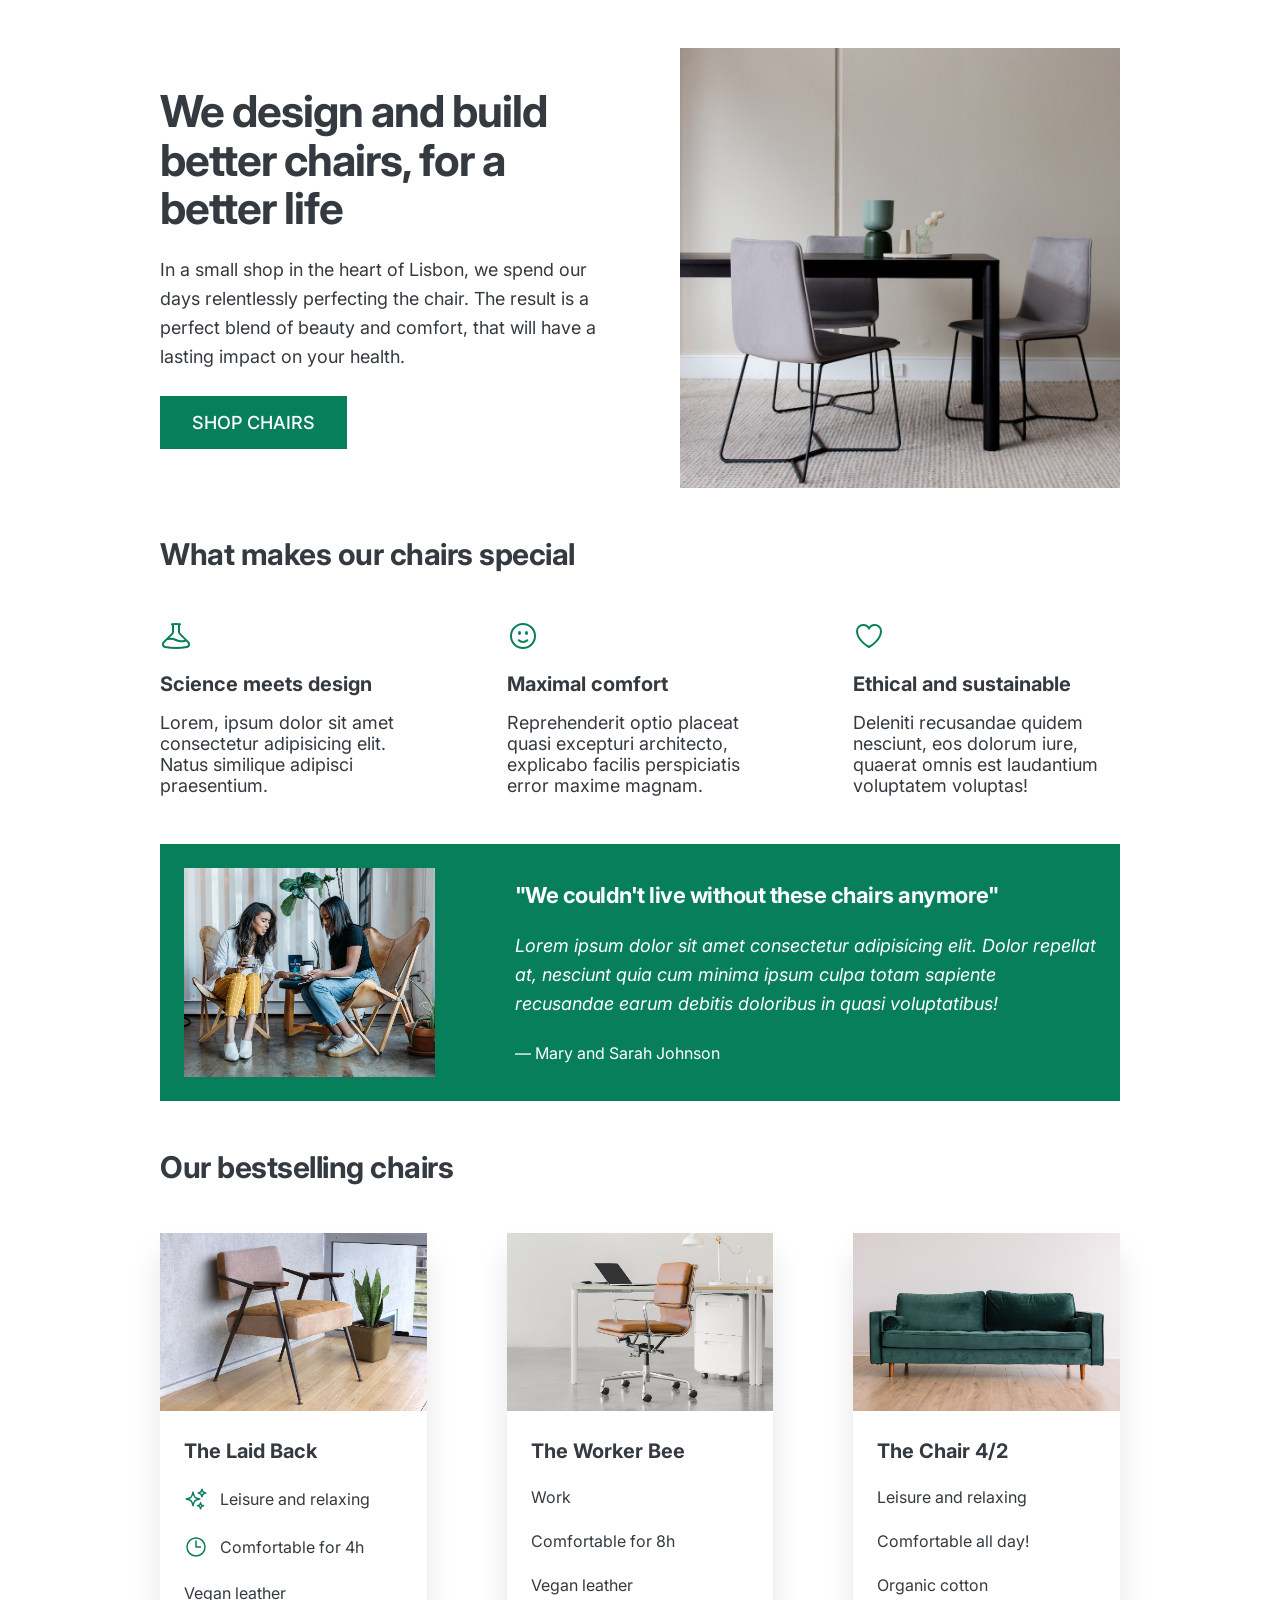
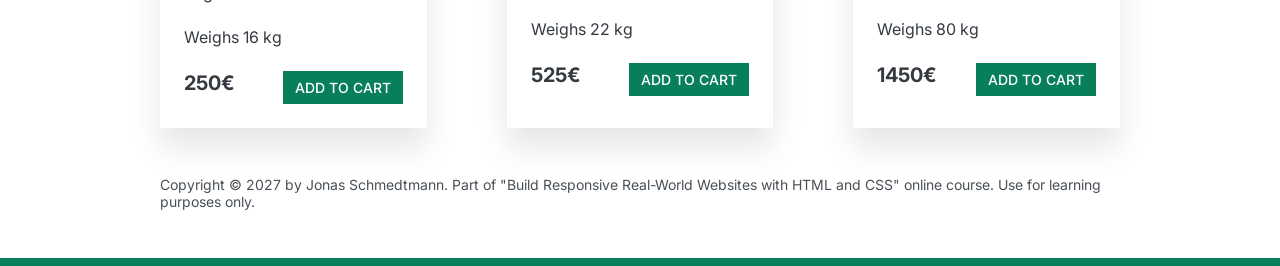
==== 05-Design/index.html @ 9be0af89 "Add files via upload" ====
<!doctype html>
<html lang="en">
  <head>
    <meta charset="UTF-8" />
    <meta http-equiv="X-UA-Compatible" content="IE=edge" />
    <meta name="viewport" content="width=device-width, initial-scale=1.0" />
    <link rel="preconnect" href="https://fonts.googleapis.com" />
    <link rel="preconnect" href="https://fonts.gstatic.com" crossorigin />
    <link
      href="https://fonts.googleapis.com/css2?family=Inter:ital,opsz,wght@0,14..32,100..900;1,14..32,100..900&display=swap"
      rel="stylesheet"
    />
    <link rel="stylesheet" href="style.css" />
    <title>Lisbon Chair Shop</title>
  </head>
  <body>
    <div class="container">
      <header>
        <div class="header-text-box">
          <h1>We design and build better chairs, for a better life</h1>
          <p class="header-text">
            In a small shop in the heart of Lisbon, we spend our days
            relentlessly perfecting the chair. The result is a perfect blend of
            beauty and comfort, that will have a lasting impact on your health.
          </p>
          <a class="btn btn--big" href="#">Shop chairs</a>
        </div>
        <img src="hero.jpg" alt="Photo" />
      </header>

      <section>
        <h2>What makes our chairs special</h2>
        <div class="grid-3-cols">
          <div>
            <svg
              xmlns="http://www.w3.org/2000/svg"
              fill="none"
              viewBox="0 0 24 24"
              stroke-width="1.5"
              stroke="currentColor"
              class="features-icon"
            >
              <path
                stroke-linecap="round"
                stroke-linejoin="round"
                d="M9.75 3.104v5.714a2.25 2.25 0 0 1-.659 1.591L5 14.5M9.75 3.104c-.251.023-.501.05-.75.082m.75-.082a24.301 24.301 0 0 1 4.5 0m0 0v5.714c0 .597.237 1.17.659 1.591L19.8 15.3M14.25 3.104c.251.023.501.05.75.082M19.8 15.3l-1.57.393A9.065 9.065 0 0 1 12 15a9.065 9.065 0 0 0-6.23-.693L5 14.5m14.8.8 1.402 1.402c1.232 1.232.65 3.318-1.067 3.611A48.309 48.309 0 0 1 12 21c-2.773 0-5.491-.235-8.135-.687-1.718-.293-2.3-2.379-1.067-3.61L5 14.5"
              />
            </svg>

            <p class="features-title"><strong>Science meets design</strong></p>
            <p class="features-text">
              Lorem, ipsum dolor sit amet consectetur adipisicing elit. Natus
              similique adipisci praesentium.
            </p>
          </div>

          <div>
            <svg
              xmlns="http://www.w3.org/2000/svg"
              fill="none"
              viewBox="0 0 24 24"
              stroke-width="1.5"
              stroke="currentColor"
              class="features-icon"
            >
              <path
                stroke-linecap="round"
                stroke-linejoin="round"
                d="M15.182 15.182a4.5 4.5 0 0 1-6.364 0M21 12a9 9 0 1 1-18 0 9 9 0 0 1 18 0ZM9.75 9.75c0 .414-.168.75-.375.75S9 10.164 9 9.75 9.168 9 9.375 9s.375.336.375.75Zm-.375 0h.008v.015h-.008V9.75Zm5.625 0c0 .414-.168.75-.375.75s-.375-.336-.375-.75.168-.75.375-.75.375.336.375.75Zm-.375 0h.008v.015h-.008V9.75Z"
              />
            </svg>

            <p class="features-title">
              <strong>Maximal comfort</strong>
            </p>
            <p class="features-text">
              Reprehenderit optio placeat quasi excepturi architecto, explicabo
              facilis perspiciatis error maxime magnam.
            </p>
          </div>

          <div>
            <svg
              xmlns="http://www.w3.org/2000/svg"
              fill="none"
              viewBox="0 0 24 24"
              stroke-width="1.5"
              stroke="currentColor"
              class="features-icon"
            >
              <path
                stroke-linecap="round"
                stroke-linejoin="round"
                d="M21 8.25c0-2.485-2.099-4.5-4.688-4.5-1.935 0-3.597 1.126-4.312 2.733-.715-1.607-2.377-2.733-4.313-2.733C5.1 3.75 3 5.765 3 8.25c0 7.22 9 12 9 12s9-4.78 9-12Z"
              />
            </svg>

            <p class="features-title">
              <strong>Ethical and sustainable</strong>
            </p>
            <p class="features-text">
              Deleniti recusandae quidem nesciunt, eos dolorum iure, quaerat
              omnis est laudantium voluptatem voluptas!
            </p>
          </div>
        </div>
      </section>

      <section class="testimonial-section">
        <div class="grid-3-cols">
          <img src="customers.jpg" alt="People sitting on chairs" />
          <div class="testimonial-box">
            <h2>"We couldn't live without these chairs anymore"</h2>
            <blockquote class="testimonial-text">
              Lorem ipsum dolor sit amet consectetur adipisicing elit. Dolor
              repellat at, nesciunt quia cum minima ipsum culpa totam sapiente
              recusandae earum debitis doloribus in quasi voluptatibus!
            </blockquote>
            <p class="testimonial-author">&mdash; Mary and Sarah Johnson</p>
          </div>
        </div>
      </section>

      <section>
        <h2>Our bestselling chairs</h2>
        <div class="grid-3-cols">
          <figure class="chair">
            <img src="chair-1.jpg" alt="Chair" />
            <div class="chair-box">
              <h3>The Laid Back</h3>
              <ul class="chair-details">
                <li>
                  <!-- Span is a generic INLINE text element, it doesn't have any meaning. It's like a div element, but inline -->
                  <svg
                    xmlns="http://www.w3.org/2000/svg"
                    fill="none"
                    viewBox="0 0 24 24"
                    stroke-width="1.5"
                    stroke="currentColor"
                    class="chair-icon"
                  >
                    <path
                      stroke-linecap="round"
                      stroke-linejoin="round"
                      d="M9.813 15.904 9 18.75l-.813-2.846a4.5 4.5 0 0 0-3.09-3.09L2.25 12l2.846-.813a4.5 4.5 0 0 0 3.09-3.09L9 5.25l.813 2.846a4.5 4.5 0 0 0 3.09 3.09L15.75 12l-2.846.813a4.5 4.5 0 0 0-3.09 3.09ZM18.259 8.715 18 9.75l-.259-1.035a3.375 3.375 0 0 0-2.455-2.456L14.25 6l1.036-.259a3.375 3.375 0 0 0 2.455-2.456L18 2.25l.259 1.035a3.375 3.375 0 0 0 2.456 2.456L21.75 6l-1.035.259a3.375 3.375 0 0 0-2.456 2.456ZM16.894 20.567 16.5 21.75l-.394-1.183a2.25 2.25 0 0 0-1.423-1.423L13.5 18.75l1.183-.394a2.25 2.25 0 0 0 1.423-1.423l.394-1.183.394 1.183a2.25 2.25 0 0 0 1.423 1.423l1.183.394-1.183.394a2.25 2.25 0 0 0-1.423 1.423Z"
                    />
                  </svg>

                  <span>Leisure and relaxing</span>
                </li>
                <li>
                  <svg
                    xmlns="http://www.w3.org/2000/svg"
                    fill="none"
                    viewBox="0 0 24 24"
                    stroke-width="1.5"
                    stroke="currentColor"
                    class="chair-icon"
                  >
                    <path
                      stroke-linecap="round"
                      stroke-linejoin="round"
                      d="M12 6v6h4.5m4.5 0a9 9 0 1 1-18 0 9 9 0 0 1 18 0Z"
                    />
                  </svg>

                  <span>Comfortable for 4h</span>
                </li>
                <li>
                  <span>Vegan leather</span>
                </li>
                <li>
                  <span>Weighs 16 kg</span>
                </li>
              </ul>
              <div class="chair-price">
                <strong>250€</strong>
                <a href="#" class="btn btn--small">Add to cart</a>
              </div>
            </div>
          </figure>

          <figure class="chair">
            <img src="chair-2.jpg" alt="Chair" />
            <div class="chair-box">
              <h3>The Worker Bee</h3>
              <ul class="chair-details">
                <li>
                  <span>Work</span>
                </li>
                <li>
                  <span>Comfortable for 8h</span>
                </li>
                <li>
                  <span>Vegan leather</span>
                </li>
                <li>
                  <span>Weighs 22 kg</span>
                </li>
              </ul>
              <div class="chair-price">
                <strong>525€</strong>
                <a href="#" class="btn btn--small">Add to cart</a>
              </div>
            </div>
          </figure>

          <figure class="chair">
            <img src="chair-3.jpg" alt="Chair" />
            <div class="chair-box">
              <h3>The Chair 4/2</h3>
              <ul class="chair-details">
                <li>
                  <span>Leisure and relaxing</span>
                </li>
                <li>
                  <span>Comfortable all day!</span>
                </li>
                <li>
                  <span>Organic cotton</span>
                </li>
                <li>
                  <span>Weighs 80 kg</span>
                </li>
              </ul>
              <div class="chair-price">
                <strong>1450€</strong>
                <a href="#" class="btn btn--small">Add to cart</a>
              </div>
            </div>
          </figure>
        </div>
      </section>

      <footer>
        Copyright &copy; 2027 by Jonas Schmedtmann. Part of "Build Responsive
        Real-World Websites with HTML and CSS" online course. Use for learning
        purposes only.
      </footer>
    </div>
  </body>
</html>
---- 05-Design/style.css ----
/*
SPACING SYSTEM (px)
2 / 4 / 8 / 12 / 16 / 24 / 32 / 48 / 64 / 80 / 96 / 128

FONT SIZE SYSTEM (px)
10 / 12 / 14 / 16 / 18 / 20 / 24 / 30 / 36 / 44 / 52 / 62 / 74 / 86 / 98
*/

/* COLORS 
  MAIN: #087f5b;
  GREY: #343a40;

*/

* {
  margin: 0;
  padding: 0;
  box-sizing: border-box;
}

/* ------------------------ */
/* GENERAL STYLES */
/* ------------------------ */
body {
  font-family: "Inter", sans-serif;
  color: #343a40;
  border-bottom: 8px solid #087f5b;
}

.container {
  width: 960px;
  margin: 0 auto;
}

header,
section {
  margin-bottom: 48px;
}

h2 {
  margin-bottom: 48px;
  font-size: 30px;
  letter-spacing: -0.5px;
}

.grid-3-cols {
  display: grid;
  grid-template-columns: repeat(3, 1fr);
  column-gap: 80px;
}

.btn:link,
.btn:visited {
  background-color: #087f5b;
  color: #fff;
  text-decoration: none;
  font-weight: 500;
  text-transform: uppercase;

  display: inline-block;
}

.btn:hover,
.btn:active {
  background-color: #099268;
}

.btn--big {
  padding: 16px 32px;
  font-size: 18px;
}

.btn--small {
  font-size: 14px;
  padding: 8px 12px;
}

/* ------------------------ */
/* COMPONENT STYLES */
/* ------------------------ */

/* HEADER */
header {
  display: grid;
  grid-template-columns: repeat(2, 1fr);
  column-gap: 80px;
  margin-top: 48px;
}

.header-text-box {
  align-self: center;
}

h1 {
  margin-bottom: 24px;
  font-size: 44px;
  line-height: 1.1;
  letter-spacing: -1px;
}

.header-text {
  margin-bottom: 24px;
  font-size: 18px;
  line-height: 1.6;
}

img {
  width: 100%;
}

/* FEATURES */
.features-icon {
  stroke: #087f5b;
  width: 32px;
  margin-bottom: 16px;
}

.features-title {
  margin-bottom: 16px;
  font-size: 20px;
}

.features-text {
  font-size: 18px;
  letter-spacing: 1.6;
}

/* TESTIMONIAL */
.testimonial-section {
  background-color: #087f5b;
  color: #fff;
  padding: 24px;
}

.testimonial-box {
  grid-column: 2 / -1;
  align-self: center;
}

.testimonial-box h2 {
  margin-bottom: 24px;
  font-size: 22px;
}

.testimonial-text {
  font-style: italic;
  margin-bottom: 24px;
  font-size: 18px;
  line-height: 1.6;
}

/* CHAIRS */

.chair {
  box-shadow: 0 20px 30px 0 rgba(0, 0, 0, 0.1);
}
.chair-box {
  padding: 24px;
}

h3 {
  margin-bottom: 24px;
  font-size: 20px;
}

.chair-details {
  list-style: none;
  margin-bottom: 24px;
}

.chair-details li {
  display: flex;
  align-items: center;
  gap: 12px;
  margin-bottom: 24px;
}

.chair-details li:last-child {
  margin-bottom: 0;
}

.chair-icon {
  stroke: #087f5b;
  width: 24px;
  height: 24px;
}

.chair-price {
  display: flex;
  justify-content: space-between;
  font-size: 20px;
}

footer {
  margin-bottom: 48px;
  font-size: 14px;
  color: #495057;
}
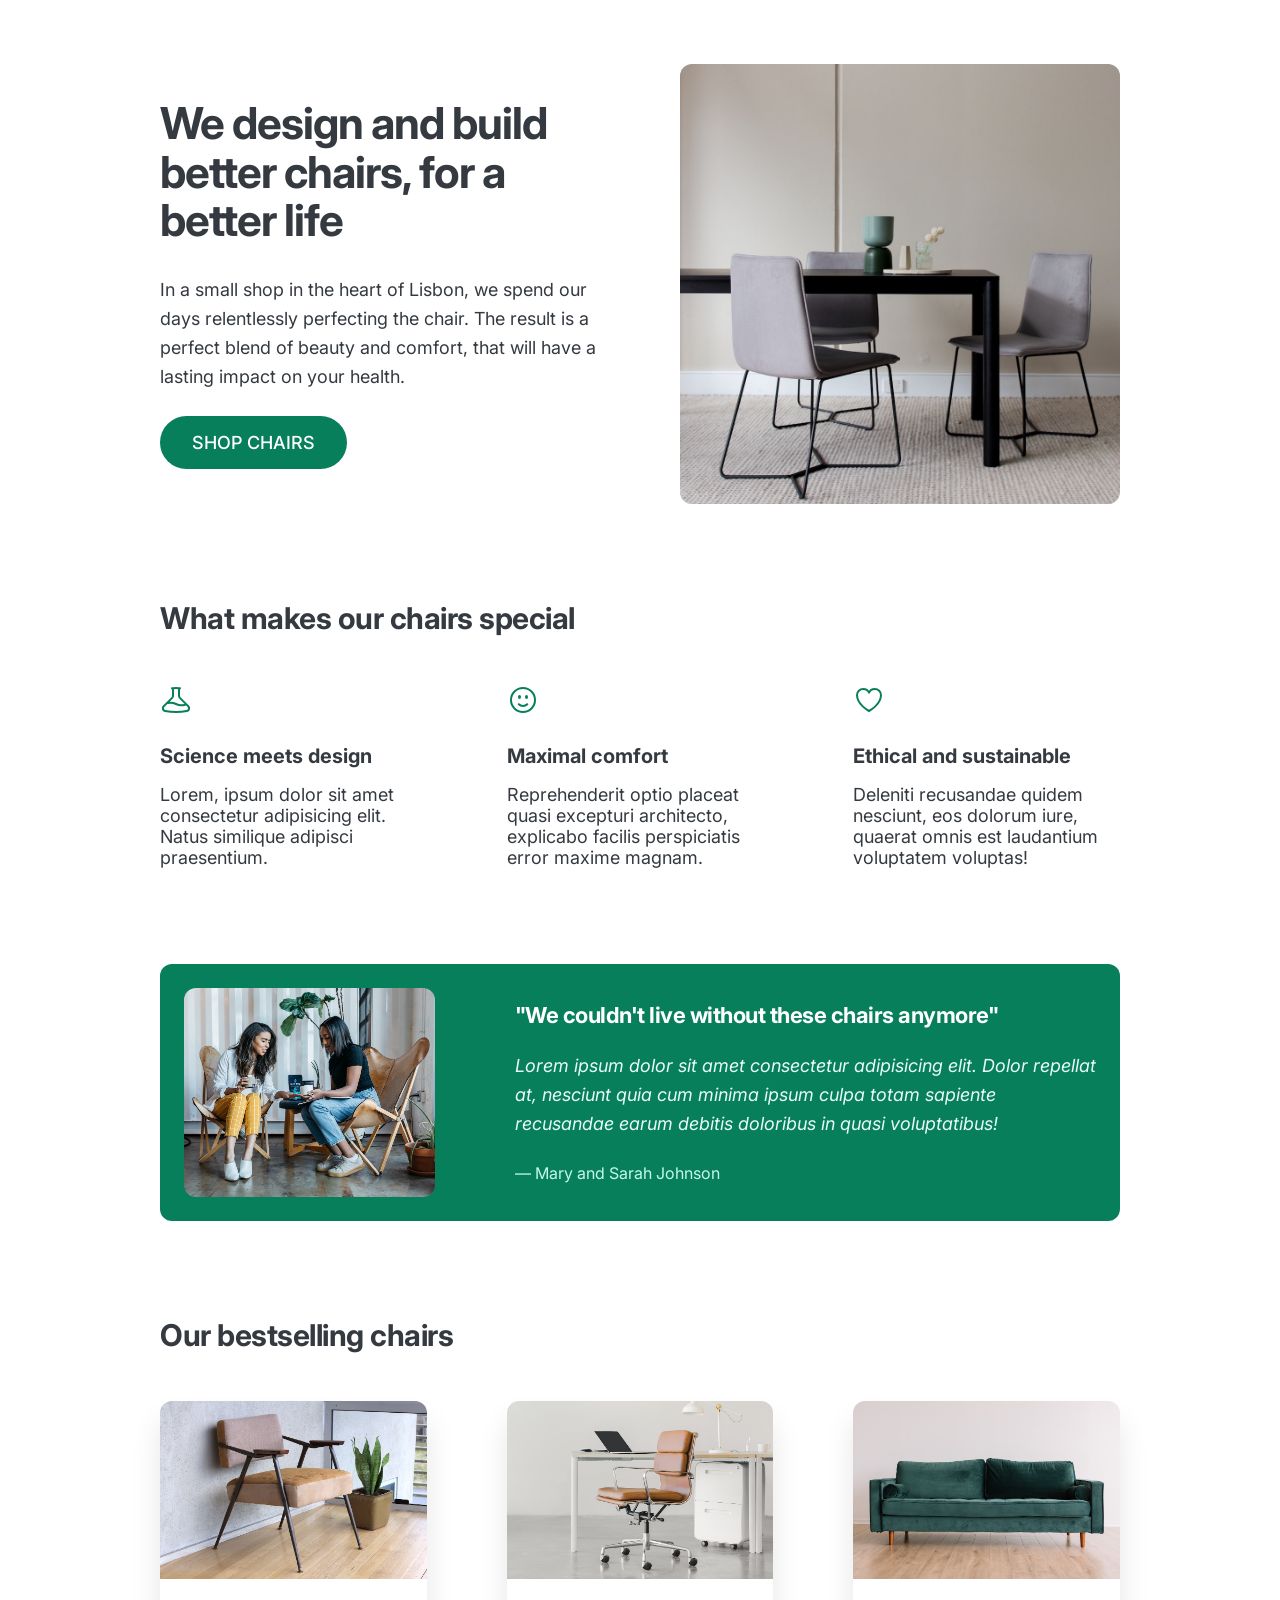
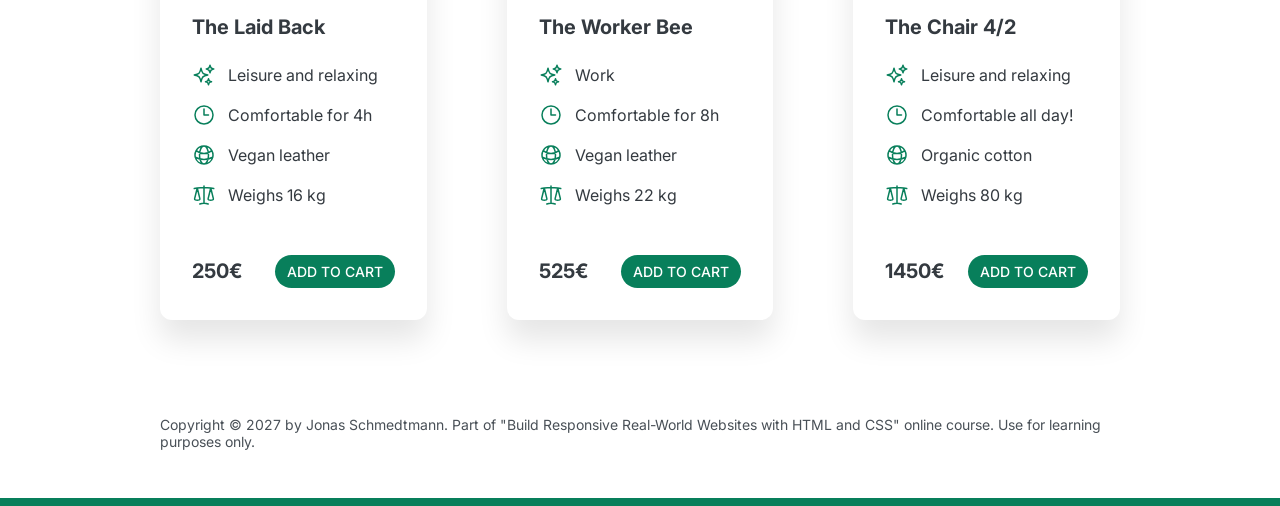
==== commit 3d13cd3c: "added changes" ====
--- a/05-Design/index.html
+++ b/05-Design/index.html
@@ -1,242 +1,252 @@
 <!doctype html>
 <html lang="en">
-  <head>
-    <meta charset="UTF-8" />
-    <meta http-equiv="X-UA-Compatible" content="IE=edge" />
-    <meta name="viewport" content="width=device-width, initial-scale=1.0" />
-    <link rel="preconnect" href="https://fonts.googleapis.com" />
-    <link rel="preconnect" href="https://fonts.gstatic.com" crossorigin />
-    <link
-      href="https://fonts.googleapis.com/css2?family=Inter:ital,opsz,wght@0,14..32,100..900;1,14..32,100..900&display=swap"
-      rel="stylesheet"
-    />
-    <link rel="stylesheet" href="style.css" />
-    <title>Lisbon Chair Shop</title>
-  </head>
-  <body>
-    <div class="container">
-      <header>
-        <div class="header-text-box">
-          <h1>We design and build better chairs, for a better life</h1>
-          <p class="header-text">
-            In a small shop in the heart of Lisbon, we spend our days
-            relentlessly perfecting the chair. The result is a perfect blend of
-            beauty and comfort, that will have a lasting impact on your health.
-          </p>
-          <a class="btn btn--big" href="#">Shop chairs</a>
-        </div>
-        <img src="hero.jpg" alt="Photo" />
-      </header>
-
-      <section>
-        <h2>What makes our chairs special</h2>
-        <div class="grid-3-cols">
-          <div>
-            <svg
-              xmlns="http://www.w3.org/2000/svg"
-              fill="none"
-              viewBox="0 0 24 24"
-              stroke-width="1.5"
-              stroke="currentColor"
-              class="features-icon"
-            >
-              <path
-                stroke-linecap="round"
-                stroke-linejoin="round"
-                d="M9.75 3.104v5.714a2.25 2.25 0 0 1-.659 1.591L5 14.5M9.75 3.104c-.251.023-.501.05-.75.082m.75-.082a24.301 24.301 0 0 1 4.5 0m0 0v5.714c0 .597.237 1.17.659 1.591L19.8 15.3M14.25 3.104c.251.023.501.05.75.082M19.8 15.3l-1.57.393A9.065 9.065 0 0 1 12 15a9.065 9.065 0 0 0-6.23-.693L5 14.5m14.8.8 1.402 1.402c1.232 1.232.65 3.318-1.067 3.611A48.309 48.309 0 0 1 12 21c-2.773 0-5.491-.235-8.135-.687-1.718-.293-2.3-2.379-1.067-3.61L5 14.5"
-              />
-            </svg>
-
-            <p class="features-title"><strong>Science meets design</strong></p>
-            <p class="features-text">
-              Lorem, ipsum dolor sit amet consectetur adipisicing elit. Natus
-              similique adipisci praesentium.
-            </p>
+
+<head>
+  <meta charset="UTF-8" />
+  <meta http-equiv="X-UA-Compatible" content="IE=edge" />
+  <meta name="viewport" content="width=device-width, initial-scale=1.0" />
+  <link rel="preconnect" href="https://fonts.googleapis.com" />
+  <link rel="preconnect" href="https://fonts.gstatic.com" crossorigin />
+  <link
+    href="https://fonts.googleapis.com/css2?family=Inter:ital,opsz,wght@0,14..32,100..900;1,14..32,100..900&display=swap"
+    rel="stylesheet" />
+  <link rel="stylesheet" href="style.css" />
+  <title>Lisbon Chair Shop</title>
+</head>
+
+<body>
+  <div class="container">
+    <header>
+      <div class="header-text-box">
+        <h1>We design and build better chairs, for a better life</h1>
+        <p class="header-text">
+          In a small shop in the heart of Lisbon, we spend our days
+          relentlessly perfecting the chair. The result is a perfect blend of
+          beauty and comfort, that will have a lasting impact on your health.
+        </p>
+        <a class="btn btn--big" href="#">Shop chairs</a>
+      </div>
+      <img src="hero.jpg" alt="Photo" />
+    </header>
+
+    <section>
+      <h2>What makes our chairs special</h2>
+      <div class="grid-3-cols">
+        <div>
+          <svg xmlns="http://www.w3.org/2000/svg" fill="none" viewBox="0 0 24 24" stroke-width="1.5"
+            stroke="currentColor" class="features-icon">
+            <path stroke-linecap="round" stroke-linejoin="round"
+              d="M9.75 3.104v5.714a2.25 2.25 0 0 1-.659 1.591L5 14.5M9.75 3.104c-.251.023-.501.05-.75.082m.75-.082a24.301 24.301 0 0 1 4.5 0m0 0v5.714c0 .597.237 1.17.659 1.591L19.8 15.3M14.25 3.104c.251.023.501.05.75.082M19.8 15.3l-1.57.393A9.065 9.065 0 0 1 12 15a9.065 9.065 0 0 0-6.23-.693L5 14.5m14.8.8 1.402 1.402c1.232 1.232.65 3.318-1.067 3.611A48.309 48.309 0 0 1 12 21c-2.773 0-5.491-.235-8.135-.687-1.718-.293-2.3-2.379-1.067-3.61L5 14.5" />
+          </svg>
+
+          <p class="features-title"><strong>Science meets design</strong></p>
+          <p class="features-text">
+            Lorem, ipsum dolor sit amet consectetur adipisicing elit. Natus
+            similique adipisci praesentium.
+          </p>
+        </div>
+
+        <div>
+          <svg xmlns="http://www.w3.org/2000/svg" fill="none" viewBox="0 0 24 24" stroke-width="1.5"
+            stroke="currentColor" class="features-icon">
+            <path stroke-linecap="round" stroke-linejoin="round"
+              d="M15.182 15.182a4.5 4.5 0 0 1-6.364 0M21 12a9 9 0 1 1-18 0 9 9 0 0 1 18 0ZM9.75 9.75c0 .414-.168.75-.375.75S9 10.164 9 9.75 9.168 9 9.375 9s.375.336.375.75Zm-.375 0h.008v.015h-.008V9.75Zm5.625 0c0 .414-.168.75-.375.75s-.375-.336-.375-.75.168-.75.375-.75.375.336.375.75Zm-.375 0h.008v.015h-.008V9.75Z" />
+          </svg>
+
+          <p class="features-title">
+            <strong>Maximal comfort</strong>
+          </p>
+          <p class="features-text">
+            Reprehenderit optio placeat quasi excepturi architecto, explicabo
+            facilis perspiciatis error maxime magnam.
+          </p>
+        </div>
+
+        <div>
+          <svg xmlns="http://www.w3.org/2000/svg" fill="none" viewBox="0 0 24 24" stroke-width="1.5"
+            stroke="currentColor" class="features-icon">
+            <path stroke-linecap="round" stroke-linejoin="round"
+              d="M21 8.25c0-2.485-2.099-4.5-4.688-4.5-1.935 0-3.597 1.126-4.312 2.733-.715-1.607-2.377-2.733-4.313-2.733C5.1 3.75 3 5.765 3 8.25c0 7.22 9 12 9 12s9-4.78 9-12Z" />
+          </svg>
+
+          <p class="features-title">
+            <strong>Ethical and sustainable</strong>
+          </p>
+          <p class="features-text">
+            Deleniti recusandae quidem nesciunt, eos dolorum iure, quaerat
+            omnis est laudantium voluptatem voluptas!
+          </p>
+        </div>
+      </div>
+    </section>
+
+    <section class="testimonial-section">
+      <div class="grid-3-cols">
+        <img src="customers.jpg" alt="People sitting on chairs" />
+        <div class="testimonial-box">
+          <h2>"We couldn't live without these chairs anymore"</h2>
+          <blockquote class="testimonial-text">
+            Lorem ipsum dolor sit amet consectetur adipisicing elit. Dolor
+            repellat at, nesciunt quia cum minima ipsum culpa totam sapiente
+            recusandae earum debitis doloribus in quasi voluptatibus!
+          </blockquote>
+          <p class="testimonial-author">&mdash; Mary and Sarah Johnson</p>
+        </div>
+      </div>
+    </section>
+
+    <section>
+      <h2>Our bestselling chairs</h2>
+      <div class="grid-3-cols">
+        <figure class="chair">
+          <img src="chair-1.jpg" alt="Chair" />
+          <div class="chair-box">
+            <h3>The Laid Back</h3>
+            <ul class="chair-details">
+              <li>
+                <!-- Span is a generic INLINE text element, it doesn't have any meaning. It's like a div element, but inline -->
+                <svg xmlns="http://www.w3.org/2000/svg" fill="none" viewBox="0 0 24 24" stroke-width="1.5"
+                  stroke="currentColor" class="chair-icon">
+                  <path stroke-linecap="round" stroke-linejoin="round"
+                    d="M9.813 15.904 9 18.75l-.813-2.846a4.5 4.5 0 0 0-3.09-3.09L2.25 12l2.846-.813a4.5 4.5 0 0 0 3.09-3.09L9 5.25l.813 2.846a4.5 4.5 0 0 0 3.09 3.09L15.75 12l-2.846.813a4.5 4.5 0 0 0-3.09 3.09ZM18.259 8.715 18 9.75l-.259-1.035a3.375 3.375 0 0 0-2.455-2.456L14.25 6l1.036-.259a3.375 3.375 0 0 0 2.455-2.456L18 2.25l.259 1.035a3.375 3.375 0 0 0 2.456 2.456L21.75 6l-1.035.259a3.375 3.375 0 0 0-2.456 2.456ZM16.894 20.567 16.5 21.75l-.394-1.183a2.25 2.25 0 0 0-1.423-1.423L13.5 18.75l1.183-.394a2.25 2.25 0 0 0 1.423-1.423l.394-1.183.394 1.183a2.25 2.25 0 0 0 1.423 1.423l1.183.394-1.183.394a2.25 2.25 0 0 0-1.423 1.423Z" />
+                </svg>
+
+                <span>Leisure and relaxing</span>
+              </li>
+              <li>
+                <svg xmlns="http://www.w3.org/2000/svg" fill="none" viewBox="0 0 24 24" stroke-width="1.5"
+                  stroke="currentColor" class="chair-icon">
+                  <path stroke-linecap="round" stroke-linejoin="round"
+                    d="M12 6v6h4.5m4.5 0a9 9 0 1 1-18 0 9 9 0 0 1 18 0Z" />
+                </svg>
+
+                <span>Comfortable for 4h</span>
+              </li>
+              <li>
+                <svg xmlns="http://www.w3.org/2000/svg" fill="none" viewBox="0 0 24 24" stroke-width="1.5"
+                  stroke="currentColor" class="chair-icon">
+                  <path stroke-linecap="round" stroke-linejoin="round"
+                    d="M12 21a9.004 9.004 0 0 0 8.716-6.747M12 21a9.004 9.004 0 0 1-8.716-6.747M12 21c2.485 0 4.5-4.03 4.5-9S14.485 3 12 3m0 18c-2.485 0-4.5-4.03-4.5-9S9.515 3 12 3m0 0a8.997 8.997 0 0 1 7.843 4.582M12 3a8.997 8.997 0 0 0-7.843 4.582m15.686 0A11.953 11.953 0 0 1 12 10.5c-2.998 0-5.74-1.1-7.843-2.918m15.686 0A8.959 8.959 0 0 1 21 12c0 .778-.099 1.533-.284 2.253m0 0A17.919 17.919 0 0 1 12 16.5c-3.162 0-6.133-.815-8.716-2.247m0 0A9.015 9.015 0 0 1 3 12c0-1.605.42-3.113 1.157-4.418" />
+                </svg>
+
+                <span>Vegan leather</span>
+              </li>
+              <li>
+                <svg xmlns="http://www.w3.org/2000/svg" fill="none" viewBox="0 0 24 24" stroke-width="1.5"
+                  stroke="currentColor" class="chair-icon">
+                  <path stroke-linecap="round" stroke-linejoin="round"
+                    d="M12 3v17.25m0 0c-1.472 0-2.882.265-4.185.75M12 20.25c1.472 0 2.882.265 4.185.75M18.75 4.97A48.416 48.416 0 0 0 12 4.5c-2.291 0-4.545.16-6.75.47m13.5 0c1.01.143 2.01.317 3 .52m-3-.52 2.62 10.726c.122.499-.106 1.028-.589 1.202a5.988 5.988 0 0 1-2.031.352 5.988 5.988 0 0 1-2.031-.352c-.483-.174-.711-.703-.59-1.202L18.75 4.971Zm-16.5.52c.99-.203 1.99-.377 3-.52m0 0 2.62 10.726c.122.499-.106 1.028-.589 1.202a5.989 5.989 0 0 1-2.031.352 5.989 5.989 0 0 1-2.031-.352c-.483-.174-.711-.703-.59-1.202L5.25 4.971Z" />
+                </svg>
+
+                <span>Weighs 16 kg</span>
+              </li>
+            </ul>
+            <div class="chair-price">
+              <strong>250€</strong>
+              <a href="#" class="btn btn--small">Add to cart</a>
+            </div>
           </div>
-
-          <div>
-            <svg
-              xmlns="http://www.w3.org/2000/svg"
-              fill="none"
-              viewBox="0 0 24 24"
-              stroke-width="1.5"
-              stroke="currentColor"
-              class="features-icon"
-            >
-              <path
-                stroke-linecap="round"
-                stroke-linejoin="round"
-                d="M15.182 15.182a4.5 4.5 0 0 1-6.364 0M21 12a9 9 0 1 1-18 0 9 9 0 0 1 18 0ZM9.75 9.75c0 .414-.168.75-.375.75S9 10.164 9 9.75 9.168 9 9.375 9s.375.336.375.75Zm-.375 0h.008v.015h-.008V9.75Zm5.625 0c0 .414-.168.75-.375.75s-.375-.336-.375-.75.168-.75.375-.75.375.336.375.75Zm-.375 0h.008v.015h-.008V9.75Z"
-              />
-            </svg>
-
-            <p class="features-title">
-              <strong>Maximal comfort</strong>
-            </p>
-            <p class="features-text">
-              Reprehenderit optio placeat quasi excepturi architecto, explicabo
-              facilis perspiciatis error maxime magnam.
-            </p>
+        </figure>
+
+        <figure class="chair">
+          <img src="chair-2.jpg" alt="Chair" />
+          <div class="chair-box">
+            <h3>The Worker Bee</h3>
+            <ul class="chair-details">
+              <li>
+                <svg xmlns="http://www.w3.org/2000/svg" fill="none" viewBox="0 0 24 24" stroke-width="1.5"
+                  stroke="currentColor" class="chair-icon">
+                  <path stroke-linecap="round" stroke-linejoin="round"
+                    d="M9.813 15.904 9 18.75l-.813-2.846a4.5 4.5 0 0 0-3.09-3.09L2.25 12l2.846-.813a4.5 4.5 0 0 0 3.09-3.09L9 5.25l.813 2.846a4.5 4.5 0 0 0 3.09 3.09L15.75 12l-2.846.813a4.5 4.5 0 0 0-3.09 3.09ZM18.259 8.715 18 9.75l-.259-1.035a3.375 3.375 0 0 0-2.455-2.456L14.25 6l1.036-.259a3.375 3.375 0 0 0 2.455-2.456L18 2.25l.259 1.035a3.375 3.375 0 0 0 2.456 2.456L21.75 6l-1.035.259a3.375 3.375 0 0 0-2.456 2.456ZM16.894 20.567 16.5 21.75l-.394-1.183a2.25 2.25 0 0 0-1.423-1.423L13.5 18.75l1.183-.394a2.25 2.25 0 0 0 1.423-1.423l.394-1.183.394 1.183a2.25 2.25 0 0 0 1.423 1.423l1.183.394-1.183.394a2.25 2.25 0 0 0-1.423 1.423Z" />
+                </svg>
+                <span>Work</span>
+              </li>
+              <li>
+                <svg xmlns="http://www.w3.org/2000/svg" fill="none" viewBox="0 0 24 24" stroke-width="1.5"
+                  stroke="currentColor" class="chair-icon">
+                  <path stroke-linecap="round" stroke-linejoin="round"
+                    d="M12 6v6h4.5m4.5 0a9 9 0 1 1-18 0 9 9 0 0 1 18 0Z" />
+                </svg>
+                <span>Comfortable for 8h</span>
+              </li>
+              <li>
+                <svg xmlns="http://www.w3.org/2000/svg" fill="none" viewBox="0 0 24 24" stroke-width="1.5"
+                  stroke="currentColor" class="chair-icon">
+                  <path stroke-linecap="round" stroke-linejoin="round"
+                    d="M12 21a9.004 9.004 0 0 0 8.716-6.747M12 21a9.004 9.004 0 0 1-8.716-6.747M12 21c2.485 0 4.5-4.03 4.5-9S14.485 3 12 3m0 18c-2.485 0-4.5-4.03-4.5-9S9.515 3 12 3m0 0a8.997 8.997 0 0 1 7.843 4.582M12 3a8.997 8.997 0 0 0-7.843 4.582m15.686 0A11.953 11.953 0 0 1 12 10.5c-2.998 0-5.74-1.1-7.843-2.918m15.686 0A8.959 8.959 0 0 1 21 12c0 .778-.099 1.533-.284 2.253m0 0A17.919 17.919 0 0 1 12 16.5c-3.162 0-6.133-.815-8.716-2.247m0 0A9.015 9.015 0 0 1 3 12c0-1.605.42-3.113 1.157-4.418" />
+                </svg>
+
+                <span>Vegan leather</span>
+              </li>
+              <li>
+                <svg xmlns="http://www.w3.org/2000/svg" fill="none" viewBox="0 0 24 24" stroke-width="1.5"
+                  stroke="currentColor" class="chair-icon">
+                  <path stroke-linecap="round" stroke-linejoin="round"
+                    d="M12 3v17.25m0 0c-1.472 0-2.882.265-4.185.75M12 20.25c1.472 0 2.882.265 4.185.75M18.75 4.97A48.416 48.416 0 0 0 12 4.5c-2.291 0-4.545.16-6.75.47m13.5 0c1.01.143 2.01.317 3 .52m-3-.52 2.62 10.726c.122.499-.106 1.028-.589 1.202a5.988 5.988 0 0 1-2.031.352 5.988 5.988 0 0 1-2.031-.352c-.483-.174-.711-.703-.59-1.202L18.75 4.971Zm-16.5.52c.99-.203 1.99-.377 3-.52m0 0 2.62 10.726c.122.499-.106 1.028-.589 1.202a5.989 5.989 0 0 1-2.031.352 5.989 5.989 0 0 1-2.031-.352c-.483-.174-.711-.703-.59-1.202L5.25 4.971Z" />
+                </svg>
+                <span>Weighs 22 kg</span>
+              </li>
+            </ul>
+            <div class="chair-price">
+              <strong>525€</strong>
+              <a href="#" class="btn btn--small">Add to cart</a>
+            </div>
           </div>
-
-          <div>
-            <svg
-              xmlns="http://www.w3.org/2000/svg"
-              fill="none"
-              viewBox="0 0 24 24"
-              stroke-width="1.5"
-              stroke="currentColor"
-              class="features-icon"
-            >
-              <path
-                stroke-linecap="round"
-                stroke-linejoin="round"
-                d="M21 8.25c0-2.485-2.099-4.5-4.688-4.5-1.935 0-3.597 1.126-4.312 2.733-.715-1.607-2.377-2.733-4.313-2.733C5.1 3.75 3 5.765 3 8.25c0 7.22 9 12 9 12s9-4.78 9-12Z"
-              />
-            </svg>
-
-            <p class="features-title">
-              <strong>Ethical and sustainable</strong>
-            </p>
-            <p class="features-text">
-              Deleniti recusandae quidem nesciunt, eos dolorum iure, quaerat
-              omnis est laudantium voluptatem voluptas!
-            </p>
+        </figure>
+
+        <figure class="chair">
+          <img src="chair-3.jpg" alt="Chair" />
+          <div class="chair-box">
+            <h3>The Chair 4/2</h3>
+            <ul class="chair-details">
+              <li>
+                <svg xmlns="http://www.w3.org/2000/svg" fill="none" viewBox="0 0 24 24" stroke-width="1.5"
+                  stroke="currentColor" class="chair-icon">
+                  <path stroke-linecap="round" stroke-linejoin="round"
+                    d="M9.813 15.904 9 18.75l-.813-2.846a4.5 4.5 0 0 0-3.09-3.09L2.25 12l2.846-.813a4.5 4.5 0 0 0 3.09-3.09L9 5.25l.813 2.846a4.5 4.5 0 0 0 3.09 3.09L15.75 12l-2.846.813a4.5 4.5 0 0 0-3.09 3.09ZM18.259 8.715 18 9.75l-.259-1.035a3.375 3.375 0 0 0-2.455-2.456L14.25 6l1.036-.259a3.375 3.375 0 0 0 2.455-2.456L18 2.25l.259 1.035a3.375 3.375 0 0 0 2.456 2.456L21.75 6l-1.035.259a3.375 3.375 0 0 0-2.456 2.456ZM16.894 20.567 16.5 21.75l-.394-1.183a2.25 2.25 0 0 0-1.423-1.423L13.5 18.75l1.183-.394a2.25 2.25 0 0 0 1.423-1.423l.394-1.183.394 1.183a2.25 2.25 0 0 0 1.423 1.423l1.183.394-1.183.394a2.25 2.25 0 0 0-1.423 1.423Z" />
+                </svg>
+                <span>Leisure and relaxing</span>
+              </li>
+              <li>
+                <svg xmlns="http://www.w3.org/2000/svg" fill="none" viewBox="0 0 24 24" stroke-width="1.5"
+                  stroke="currentColor" class="chair-icon">
+                  <path stroke-linecap="round" stroke-linejoin="round"
+                    d="M12 6v6h4.5m4.5 0a9 9 0 1 1-18 0 9 9 0 0 1 18 0Z" />
+                </svg>
+                <span>Comfortable all day!</span>
+              </li>
+              <li>
+                <svg xmlns="http://www.w3.org/2000/svg" fill="none" viewBox="0 0 24 24" stroke-width="1.5"
+                  stroke="currentColor" class="chair-icon">
+                  <path stroke-linecap="round" stroke-linejoin="round"
+                    d="M12 21a9.004 9.004 0 0 0 8.716-6.747M12 21a9.004 9.004 0 0 1-8.716-6.747M12 21c2.485 0 4.5-4.03 4.5-9S14.485 3 12 3m0 18c-2.485 0-4.5-4.03-4.5-9S9.515 3 12 3m0 0a8.997 8.997 0 0 1 7.843 4.582M12 3a8.997 8.997 0 0 0-7.843 4.582m15.686 0A11.953 11.953 0 0 1 12 10.5c-2.998 0-5.74-1.1-7.843-2.918m15.686 0A8.959 8.959 0 0 1 21 12c0 .778-.099 1.533-.284 2.253m0 0A17.919 17.919 0 0 1 12 16.5c-3.162 0-6.133-.815-8.716-2.247m0 0A9.015 9.015 0 0 1 3 12c0-1.605.42-3.113 1.157-4.418" />
+                </svg>
+                <span>Organic cotton</span>
+              </li>
+              <li>
+                <svg xmlns="http://www.w3.org/2000/svg" fill="none" viewBox="0 0 24 24" stroke-width="1.5"
+                  stroke="currentColor" class="chair-icon">
+                  <path stroke-linecap="round" stroke-linejoin="round"
+                    d="M12 3v17.25m0 0c-1.472 0-2.882.265-4.185.75M12 20.25c1.472 0 2.882.265 4.185.75M18.75 4.97A48.416 48.416 0 0 0 12 4.5c-2.291 0-4.545.16-6.75.47m13.5 0c1.01.143 2.01.317 3 .52m-3-.52 2.62 10.726c.122.499-.106 1.028-.589 1.202a5.988 5.988 0 0 1-2.031.352 5.988 5.988 0 0 1-2.031-.352c-.483-.174-.711-.703-.59-1.202L18.75 4.971Zm-16.5.52c.99-.203 1.99-.377 3-.52m0 0 2.62 10.726c.122.499-.106 1.028-.589 1.202a5.989 5.989 0 0 1-2.031.352 5.989 5.989 0 0 1-2.031-.352c-.483-.174-.711-.703-.59-1.202L5.25 4.971Z" />
+                </svg>
+                <span>Weighs 80 kg</span>
+              </li>
+            </ul>
+            <div class="chair-price">
+              <strong>1450€</strong>
+              <a href="#" class="btn btn--small">Add to cart</a>
+            </div>
           </div>
-        </div>
-      </section>
-
-      <section class="testimonial-section">
-        <div class="grid-3-cols">
-          <img src="customers.jpg" alt="People sitting on chairs" />
-          <div class="testimonial-box">
-            <h2>"We couldn't live without these chairs anymore"</h2>
-            <blockquote class="testimonial-text">
-              Lorem ipsum dolor sit amet consectetur adipisicing elit. Dolor
-              repellat at, nesciunt quia cum minima ipsum culpa totam sapiente
-              recusandae earum debitis doloribus in quasi voluptatibus!
-            </blockquote>
-            <p class="testimonial-author">&mdash; Mary and Sarah Johnson</p>
-          </div>
-        </div>
-      </section>
-
-      <section>
-        <h2>Our bestselling chairs</h2>
-        <div class="grid-3-cols">
-          <figure class="chair">
-            <img src="chair-1.jpg" alt="Chair" />
-            <div class="chair-box">
-              <h3>The Laid Back</h3>
-              <ul class="chair-details">
-                <li>
-                  <!-- Span is a generic INLINE text element, it doesn't have any meaning. It's like a div element, but inline -->
-                  <svg
-                    xmlns="http://www.w3.org/2000/svg"
-                    fill="none"
-                    viewBox="0 0 24 24"
-                    stroke-width="1.5"
-                    stroke="currentColor"
-                    class="chair-icon"
-                  >
-                    <path
-                      stroke-linecap="round"
-                      stroke-linejoin="round"
-                      d="M9.813 15.904 9 18.75l-.813-2.846a4.5 4.5 0 0 0-3.09-3.09L2.25 12l2.846-.813a4.5 4.5 0 0 0 3.09-3.09L9 5.25l.813 2.846a4.5 4.5 0 0 0 3.09 3.09L15.75 12l-2.846.813a4.5 4.5 0 0 0-3.09 3.09ZM18.259 8.715 18 9.75l-.259-1.035a3.375 3.375 0 0 0-2.455-2.456L14.25 6l1.036-.259a3.375 3.375 0 0 0 2.455-2.456L18 2.25l.259 1.035a3.375 3.375 0 0 0 2.456 2.456L21.75 6l-1.035.259a3.375 3.375 0 0 0-2.456 2.456ZM16.894 20.567 16.5 21.75l-.394-1.183a2.25 2.25 0 0 0-1.423-1.423L13.5 18.75l1.183-.394a2.25 2.25 0 0 0 1.423-1.423l.394-1.183.394 1.183a2.25 2.25 0 0 0 1.423 1.423l1.183.394-1.183.394a2.25 2.25 0 0 0-1.423 1.423Z"
-                    />
-                  </svg>
-
-                  <span>Leisure and relaxing</span>
-                </li>
-                <li>
-                  <svg
-                    xmlns="http://www.w3.org/2000/svg"
-                    fill="none"
-                    viewBox="0 0 24 24"
-                    stroke-width="1.5"
-                    stroke="currentColor"
-                    class="chair-icon"
-                  >
-                    <path
-                      stroke-linecap="round"
-                      stroke-linejoin="round"
-                      d="M12 6v6h4.5m4.5 0a9 9 0 1 1-18 0 9 9 0 0 1 18 0Z"
-                    />
-                  </svg>
-
-                  <span>Comfortable for 4h</span>
-                </li>
-                <li>
-                  <span>Vegan leather</span>
-                </li>
-                <li>
-                  <span>Weighs 16 kg</span>
-                </li>
-              </ul>
-              <div class="chair-price">
-                <strong>250€</strong>
-                <a href="#" class="btn btn--small">Add to cart</a>
-              </div>
-            </div>
-          </figure>
-
-          <figure class="chair">
-            <img src="chair-2.jpg" alt="Chair" />
-            <div class="chair-box">
-              <h3>The Worker Bee</h3>
-              <ul class="chair-details">
-                <li>
-                  <span>Work</span>
-                </li>
-                <li>
-                  <span>Comfortable for 8h</span>
-                </li>
-                <li>
-                  <span>Vegan leather</span>
-                </li>
-                <li>
-                  <span>Weighs 22 kg</span>
-                </li>
-              </ul>
-              <div class="chair-price">
-                <strong>525€</strong>
-                <a href="#" class="btn btn--small">Add to cart</a>
-              </div>
-            </div>
-          </figure>
-
-          <figure class="chair">
-            <img src="chair-3.jpg" alt="Chair" />
-            <div class="chair-box">
-              <h3>The Chair 4/2</h3>
-              <ul class="chair-details">
-                <li>
-                  <span>Leisure and relaxing</span>
-                </li>
-                <li>
-                  <span>Comfortable all day!</span>
-                </li>
-                <li>
-                  <span>Organic cotton</span>
-                </li>
-                <li>
-                  <span>Weighs 80 kg</span>
-                </li>
-              </ul>
-              <div class="chair-price">
-                <strong>1450€</strong>
-                <a href="#" class="btn btn--small">Add to cart</a>
-              </div>
-            </div>
-          </figure>
-        </div>
-      </section>
-
-      <footer>
-        Copyright &copy; 2027 by Jonas Schmedtmann. Part of "Build Responsive
-        Real-World Websites with HTML and CSS" online course. Use for learning
-        purposes only.
-      </footer>
-    </div>
-  </body>
-</html>
+        </figure>
+      </div>
+    </section>
+
+    <footer>
+      Copyright &copy; 2027 by Jonas Schmedtmann. Part of "Build Responsive
+      Real-World Websites with HTML and CSS" online course. Use for learning
+      purposes only.
+    </footer>
+  </div>
+</body>
+
+</html>
--- a/05-Design/style.css
+++ b/05-Design/style.css
@@ -34,7 +34,7 @@
 
 header,
 section {
-  margin-bottom: 48px;
+  margin-bottom: 96px;
 }
 
 h2 {
@@ -56,7 +56,7 @@
   text-decoration: none;
   font-weight: 500;
   text-transform: uppercase;
-
+  border-radius: 100px;
   display: inline-block;
 }
 
@@ -73,6 +73,10 @@
 .btn--small {
   font-size: 14px;
   padding: 8px 12px;
+}
+
+img {
+  border-radius: 12px;
 }
 
 /* ------------------------ */
@@ -84,7 +88,7 @@
   display: grid;
   grid-template-columns: repeat(2, 1fr);
   column-gap: 80px;
-  margin-top: 48px;
+  margin-top: 64px;
 }
 
 .header-text-box {
@@ -92,7 +96,7 @@
 }
 
 h1 {
-  margin-bottom: 24px;
+  margin-bottom: 32px;
   font-size: 44px;
   line-height: 1.1;
   letter-spacing: -1px;
@@ -112,7 +116,7 @@
 .features-icon {
   stroke: #087f5b;
   width: 32px;
-  margin-bottom: 16px;
+  margin-bottom: 24px;
 }
 
 .features-title {
@@ -130,6 +134,7 @@
   background-color: #087f5b;
   color: #fff;
   padding: 24px;
+  border-radius: 12px;
 }
 
 .testimonial-box {
@@ -147,15 +152,27 @@
   margin-bottom: 24px;
   font-size: 18px;
   line-height: 1.6;
+  color: #e6fcf5;
+}
+
+.testimonial-author {
+  color: #c3fae8;
 }
 
 /* CHAIRS */
 
 .chair {
   box-shadow: 0 20px 30px 0 rgba(0, 0, 0, 0.1);
-}
+  border-radius: 12px;
+}
+
+.chair img {
+  border-bottom-left-radius: 0;
+  border-bottom-right-radius: 0;
+}
+
 .chair-box {
-  padding: 24px;
+  padding: 32px;
 }
 
 h3 {
@@ -165,14 +182,14 @@
 
 .chair-details {
   list-style: none;
-  margin-bottom: 24px;
+  margin-bottom: 48px;
 }
 
 .chair-details li {
   display: flex;
   align-items: center;
   gap: 12px;
-  margin-bottom: 24px;
+  margin-bottom: 16px;
 }
 
 .chair-details li:last-child {
@@ -188,6 +205,7 @@
 .chair-price {
   display: flex;
   justify-content: space-between;
+  align-items: center;
   font-size: 20px;
 }
 
@@ -195,4 +213,4 @@
   margin-bottom: 48px;
   font-size: 14px;
   color: #495057;
-}
+}
